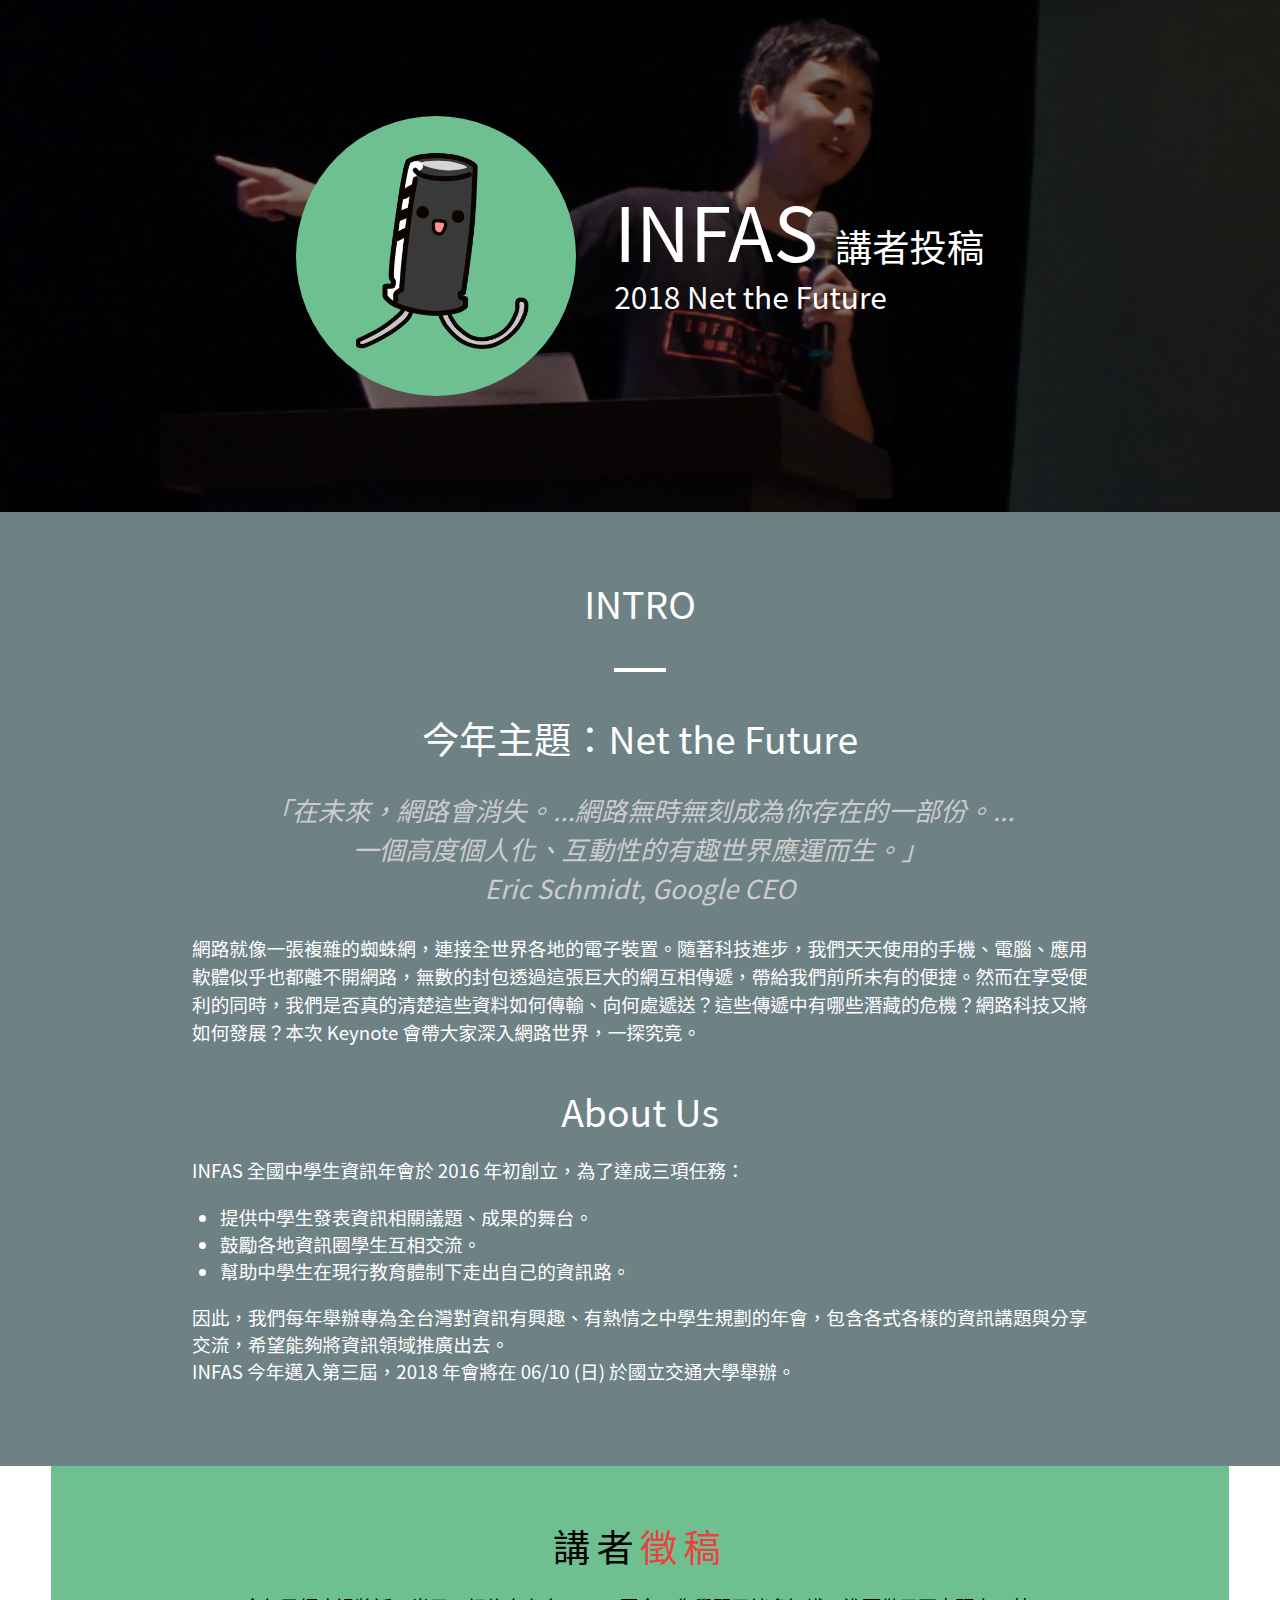
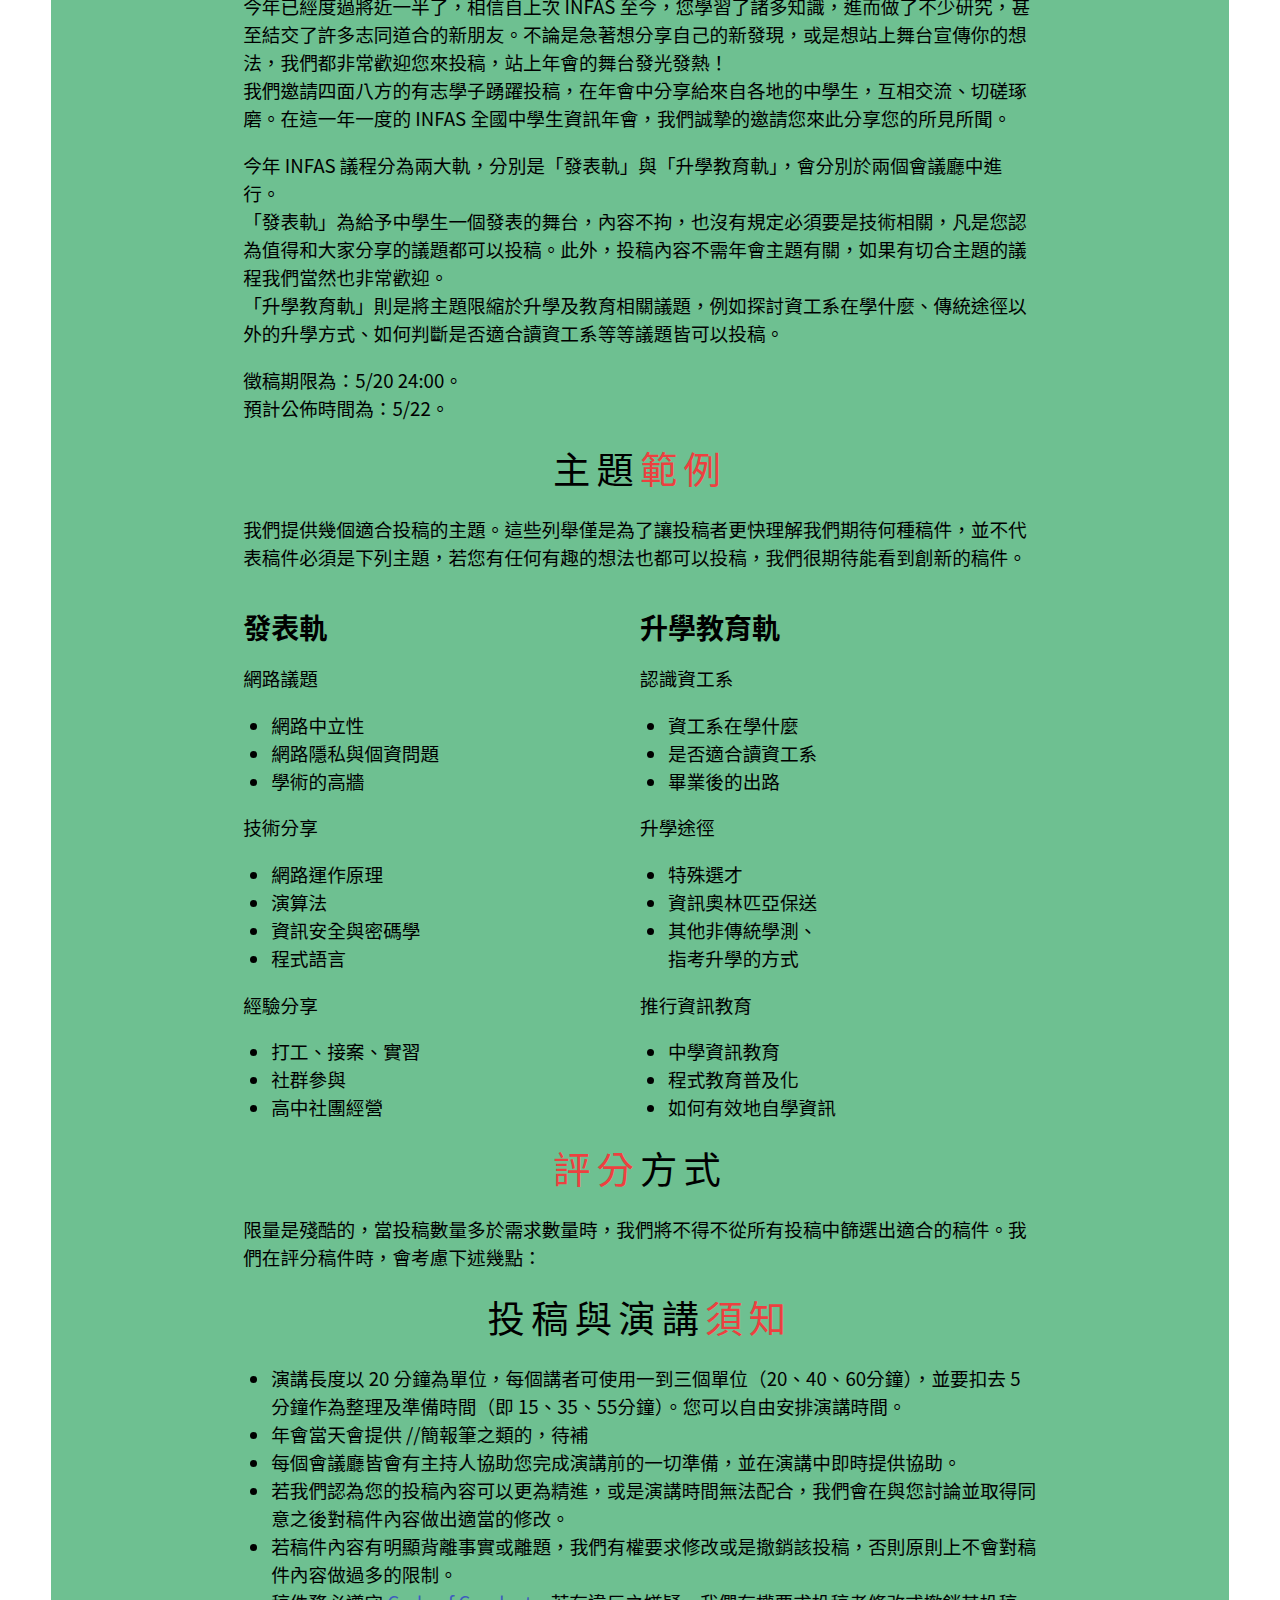
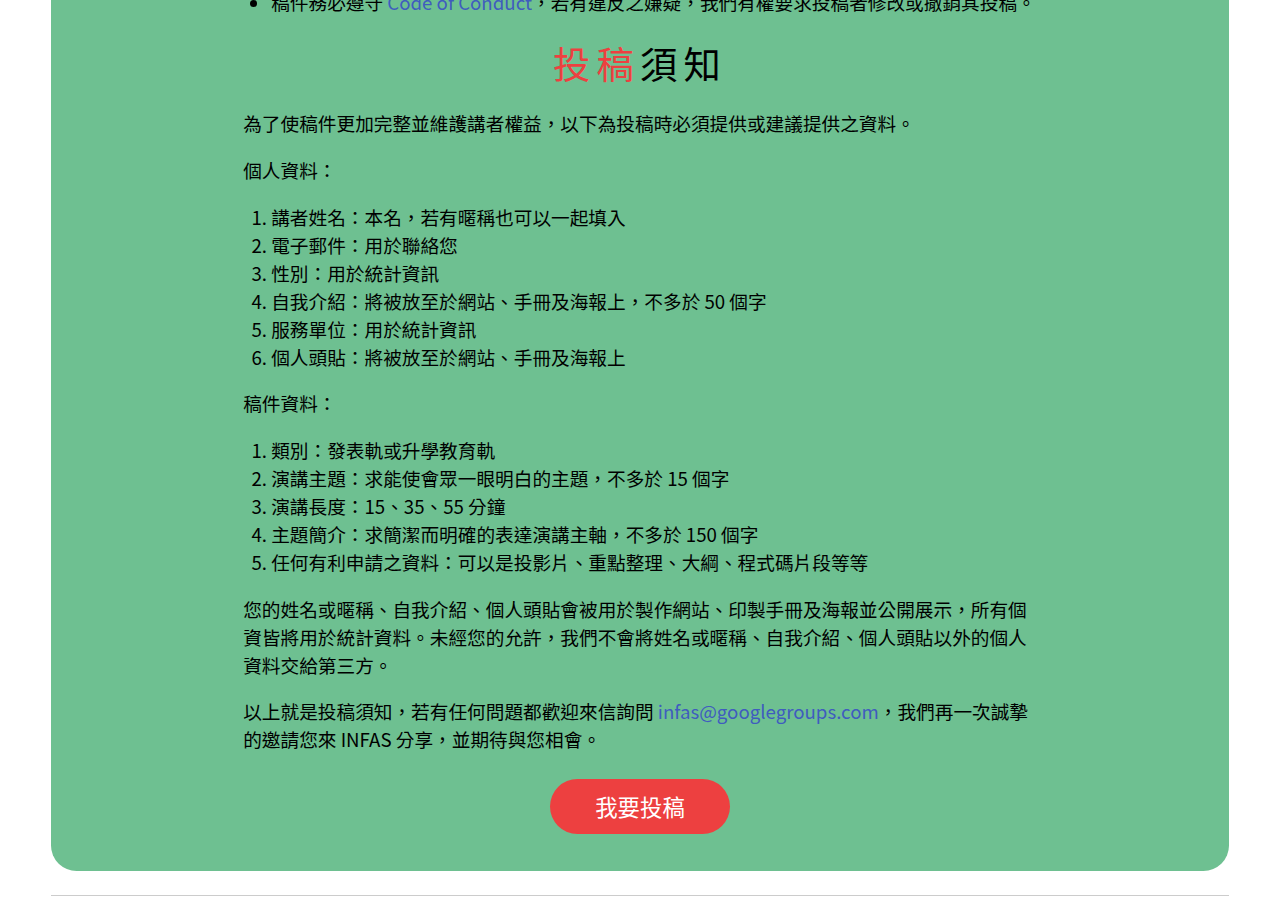
==== cfp/index.html @ 20d82c5f "text update" ====
<!DOCTYPE html>
<html xmlns:og="http://ogp.me/ns#" lang="zh-TW">
<head>
	<meta charset="UTF-8"/>
	<meta name="viewport" content="width=device-width, initial-scale=1.0, maximum-scale=1.0, user-scalable=0">
	<title>全國中學生資訊年會 | INFAS 2018 - 講者投稿</title>
	<!--link href="wireframe.css" rel="stylesheet"/-->
	<link href="structure.css" rel="stylesheet"/>
	<link href="index.css" rel="stylesheet"/>
	<link href="mobile.css" rel="stylesheet"/>
	<script src="general.js"></script>
	<meta property="og:url" content="http://infas.club/2018/cfp/">
	<meta property="og:type" content="website">
	<meta property="og:title" content="INFAS 2018 講者投稿">
	<meta property="og:image" content="cfpb.png">
	<!--meta property="og:description" content=""-->
	<meta property="og:locale" content="zh_TW">
	<link rel="shorcut icon" href="favicon256.png">
	<link rel="icon" type="image/png" href="favicon256.png" sizes="256x256">
	<link rel="icon" type="image/png" href="favicon152.png" sizes="152x152">
	<link rel="icon" type="image/png" href="favicon76.png" sizes="76x76">
	<link href="favicon256.png" rel="apple-touch-icon" sizes="256x256">
	<link href="favicon152.png" rel="apple-touch-icon" sizes="152x152">
	<link href="favicon76.png" rel="apple-touch-icon" sizes="76x76">
</head>
<body><div id="bodywrap">

	<div id="title" class="page"><div class="wrap flex row center p-column">
		<div id="logo"><img src="logo.png" alt="INFAS logo"></div>
		<div class="flex column text">
			<div class="s-flex s-column">
				<span id="infas">INFAS</span>
				<span id="cfpb">講者投稿</span>
			</div>
			<div><span id="theme">2018 Net the Future</span></div>
		</div>
	</div></div>

	<div id="intro" class="page">
		<div class="title"><span>INTRO</span></div>
		<div class="subtitle"><span>今年主題：Net the Future</span></div>
		<div class="content">
			<p id="slogan">「在未來，網路會消失。...<br class="hide s-show">網路無時無刻成為你存在的一部份。...<br>一個高度個人化、互動性的有趣世界<br class="hide s-show">應運而生。」<br>Eric Schmidt, Google CEO<br class="hide s-show"></p>
			<p class="description">網路就像一張複雜的蜘蛛網，連接全世界各地的電子裝置。隨著科技進步，我們天天使用的手機、電腦、應用軟體似乎也都離不開網路，無數的封包透過這張巨大的網互相傳遞，帶給我們前所未有的便捷。然而在享受便利的同時，我們是否真的清楚這些資料如何傳輸、向何處遞送？這些傳遞中有哪些潛藏的危機？網路科技又將如何發展？本次 Keynote 會帶大家深入網路世界，一探究竟。</p>
		</div>
		<div class="subtitle"><span>About Us</span></div>
		<div class="content">
			<p class="description">INFAS 全國中學生資訊年會於 2016 年初創立，為了達成三項任務：<br>
				<ul>
					<li>提供中學生發表資訊相關議題、成果的舞台。</li>
					<li>鼓勵各地資訊圈學生互相交流。</li>
					<li>幫助中學生在現行教育體制下走出自己的資訊路。</li>
				</ul>
				因此，我們每年舉辦專為全台灣對資訊有興趣、有熱情之中學生規劃的年會，包含各式各樣的資訊講題與分享交流，希望能夠將資訊領域推廣出去。<br>
				INFAS 今年邁入第三屆，2018 年會將在 06/10 (日) 於國立交通大學舉辦。
			</p>
		</div>
	</div>

	<div id="paper" class="page">
		<div class="title"><span>講者<span class="red">徵稿</span></span></div>
		<div class="description">
			<p>今年已經度過將近一半了，相信自上次 INFAS 至今，您學習了諸多知識，進而做了不少研究，甚至結交了許多志同道合的新朋友。不論是急著想分享自己的新發現，或是想站上舞台宣傳你的想法，我們都非常歡迎您來投稿，站上年會的舞台發光發熱！<br>
			我們邀請四面八方的有志學子踴躍投稿，在年會中分享給來自各地的中學生，互相交流、切磋琢磨。在這一年一度的 INFAS 全國中學生資訊年會，我們誠摯的邀請您來此分享您的所見所聞。</p>
			<p>今年 INFAS 議程分為兩大軌，分別是「發表軌」與「升學教育軌」，會分別於兩個會議廳中進行。<br>
			「<b>發表軌</b>」為給予中學生一個發表的舞台，內容不拘，也沒有規定必須要是技術相關，凡是您認為值得和大家分享的議題都可以投稿。此外，投稿內容不需年會主題有關，如果有切合主題的議程我們當然也非常歡迎。<br>
			「<b>升學教育軌</b>」則是將主題限縮於升學及教育相關議題，例如探討資工系在學什麼、傳統途徑以外的升學方式、如何判斷是否適合讀資工系等等議題皆可以投稿。</p>
			<p>徵稿期限為：5/20  24:00。<br>預計公佈時間為：5/22。</p>
		</div>
		<div class="title"><span>主題<span class="red">範例</span></span></div>
		<div class="description">
			<p>我們提供幾個適合投稿的主題。這些列舉僅是為了讓投稿者更快理解我們期待何種稿件，並不代表稿件必須是下列主題，若您有任何有趣的想法也都可以投稿，我們很期待能看到創新的稿件。</p>
			<div class="flex row" id="topics">
				<div>
					<h2>發表軌</h2>
					<p>網路議題
						<ul>
							<li>網路中立性</li>
							<li>網路隱私與個資問題</li>
							<li>學術的高牆</li>
						</ul>
						技術分享
						<ul>
							<li>網路運作原理</li>
							<li>演算法</li>
							<li>資訊安全與密碼學</li>
							<li>程式語言</li>
						</ul>
						經驗分享
						<ul>
							<li>打工、接案、實習</li>
							<li>社群參與</li>
							<li>高中社團經營</li>
						</ul>
					</p>
				</div>
				<div>
					<h2>升學教育軌</h2>
					<p>認識資工系
						<ul>
							<li>資工系在學什麼</li>
							<li>是否適合讀資工系</li>
							<li>畢業後的出路</li>
						</ul>
						升學途徑
						<ul>
							<li>特殊選才</li>
							<li>資訊奧林匹亞保送</li>
							<li>其他非傳統學測、<br>指考升學的方式</li>
						</ul>
						推行資訊教育
						<ul>
							<li>中學資訊教育</li>
							<li>程式教育普及化</li>
							<li>如何有效地自學資訊</li>
						</ul>
					</p>
				</div>
			</div>
		</div>
		<div class="title"><span><span class="red">評分</span>方式</span></div>
		<div class="description">
			<p>限量是殘酷的，當投稿數量多於需求數量時，我們將不得不從所有投稿中篩選出適合的稿件。我們在評分稿件時，會考慮下述幾點：</p>
		</div>
		<div class="title"><span>投稿與演講<span class="red">須知</span></span></div>
		<div class="description">
			<p>
				<ul>
					<li>演講長度以 20 分鐘為單位，每個講者可使用一到三個單位（20、40、60分鐘），並要扣去 5 分鐘作為整理及準備時間（即 15、35、55分鐘）。您可以自由安排演講時間。</li>
					<li>年會當天會提供 //簡報筆之類的，待補</li>
					<li>每個會議廳皆會有主持人協助您完成演講前的一切準備，並在演講中即時提供協助。</li>
					<li>若我們認為您的投稿內容可以更為精進，或是演講時間無法配合，我們會在與您討論並取得同意之後對稿件內容做出適當的修改。</li>
					<li>若稿件內容有明顯背離事實或離題，我們有權要求修改或是撤銷該投稿，否則原則上不會對稿件內容做過多的限制。</li>
					<li>稿件務必遵守 <a href="https://hackmd.io/s/rJ51wXeZM" target="_blank">Code of Conduct</a>，若有違反之嫌疑，我們有權要求投稿者修改或撤銷其投稿。</li>
				</ul>
			</p>
		</div>
		<div class="title"><span><span class="red">投稿</span>須知</span></div>
		<div class="description">
			<p>為了使稿件更加完整並維護講者權益，以下為投稿時必須提供或建議提供之資料。</p>
			<p>個人資料：
				<ol>
					<li>講者姓名：本名，若有暱稱也可以一起填入</li>
					<li>電子郵件：用於聯絡您</li>
					<li>性別：用於統計資訊</li>
					<li>自我介紹：將被放至於網站、手冊及海報上，不多於 50 個字</li>
					<li>服務單位：用於統計資訊</li>
					<li>個人頭貼：將被放至於網站、手冊及海報上</li>
				</ol>
			稿件資料：
				<ol>
					<li>類別：發表軌或升學教育軌</li>
					<li>演講主題：求能使會眾一眼明白的主題，不多於 15 個字</li>
					<li>演講長度：15、35、55 分鐘</li>
					<li>主題簡介：求簡潔而明確的表達演講主軸，不多於 150 個字</li>
					<li>任何有利申請之資料：可以是投影片、重點整理、大綱、程式碼片段等等</li>
				</ol>
			</p>
			<p>您的姓名或暱稱、自我介紹、個人頭貼會被用於製作網站、印製手冊及海報並公開展示，所有個資皆將用於統計資料。未經您的允許，我們不會將姓名或暱稱、自我介紹、個人頭貼以外的個人資料交給第三方。</p>
			<p>以上就是投稿須知，若有任何問題都歡迎來信詢問 <a href="mailto:infas@googlegroups.com">infas@googlegroups.com</a>，我們再一次誠摯的邀請您來 INFAS 分享，並期待與您相會。</p>
		</div>
		<div class="button-wrap"><a href="https://docs.google.com/forms/d/e/1FAIpQLSd5ulf1LU4lasmY85GN0u3oaMdEkgLhVfi7XLBTaKclkXInyw/viewform?usp=sf_link" class="button" target="_blank">我要投稿</a></div>
	</div>

	<script src="index.js"></script>
</div></body>
</html>
---- cfp/structure.css ----
body * {
	box-sizing: border-box;
}

a, input, textarea, select, button {
	font-size: inherit;
	line-height: inherit;
	border: none;
	font-family: inherit;
	color: inherit;
	text-decoration: none;
}

ol, ul{
	padding-left: 1.5em;
}

a {
	color: #3F5CBF
}

br.hide{
	display: none;
}

body {
	margin: 0;
	font-size: 1.6vw;
/*	user-select: none;*/
}

#bodywrap{
	width: 100%;
	overflow-x: hidden;
}

.flex {
	display: flex;
}

.column {
	-webkit-flex-direction: column;
	    -ms-flex-direction: column;
	        flex-direction: column;
}

.row {
	-webkit-flex-direction: row;
	    -ms-flex-direction: row;
	        flex-direction: row;
}

.fullscreen {
	position: fixed;
	top: 0;
	left: 0;
	height: 100vh;
	width: 100vw;
}

.center {
	-webkit-align-items: center;
	    -ms-align-items: center;
	        align-items: center;
	-webkit-justify-content: center;
	    -ms-justify-content: center;
	        justify-content: center;
}
---- cfp/index.css ----
/* Fonts */
body {
	font-family: 'Noto Sans CJK TC',
	             'Microsoft JhengHei',
	             sans-serif;
	font-weight: 200;
	color: #000000;
}

/* General */
.page {
	position: relative;
}

.title{
	text-align: center;
	font-size: 2em;
	font-weight: 400;
}

.subtitle {
	text-align: center;
	font-size: 2em;
	margin-top: 1em;
}

#title {
	height: 40vw;
	min-height: auto;
	max-height: none;
	color: #FFFFFF;
	background-image: url('paper.jpg');
	background-size: cover;
	background-position: center;
}

#title>.wrap {
	padding: 3vw;
	height: 100%;
	width: 100%;
	background-color: rgba(0,0,0,.5)
}

#intro {
	padding: 5vw 15vw;
	background-color: #6E8185;
	color: #FFFFFF;
}

#paper {
	margin: 0 4vw 4vw 4vw;
	padding: 4vw 15vw 1.5em;
	background-color: #6EC091;
	border-bottom-left-radius: 2vw;
	border-bottom-right-radius: 2vw;
}

#paper::after {
	content: '';
	display: block;
	position: absolute;
	left: 0;
	bottom: -2vw;
	width: 100%;
	height: 1px;
	background-color: #CCCCCC;
}

/* Title */
#title #logo {
	margin-right: 3vw;
	width: 15em;
	max-width: 50vw;
	height: 15em;
	max-height: 50vw;
	overflow: hidden;
	border-radius: 50%;
	background-color: #6EC091;
}

#title #logo>img {
	width: 100%;
	height: 100%;
}

#title .text {
	-webkit-justify-content: center;
	    -ms-justify-content: center;
	        justify-content: center;
}

#title #infas {
	margin-right: 1vw;
	font-size: 4em;
	line-height: 1em;
	font-weight: 200;
}

#title #cfpb {
	font-size: 2em;
	line-height: 1.5em;
	font-weight: 400;
}

#title #theme {
	font-size: 1.6em;
	line-height: 1.5em;
	font-weight: 300;
}

/* Intro */
#intro .title
#intro .subtitle {
	color: #FFFFFF;
}

#intro .title::after {
	content: '';
	display: block;
	width: 4vw;
	height: .3vw;
	margin: 3vw auto;
	background-color: #FFFFFF;	
}

#intro #slogan {
	text-align: center;	
	font-style: italic;
	font-size: 1.4em;
	line-height: 1.5em;
	color: #CCCCCC;
}

#intro .description {
	line-height: 1.5em;
}

/* Paper */

#paper .title {
	letter-spacing: .3ch;
	line-height: 1.5em;
}

#paper .button-wrap {
	text-align: center;
	padding: 1em 0;
}

#paper .button {
	padding: .5em 2em;
	text-align: center;
	font-size: 1.2em;
	line-height: 1.5em;
	border-radius: calc(1em + 2vw);
	color: #FFFFFF;
	cursor: pointer;
}

#paper #topics * {
	-webkit-flex: 1 0 0;
	    -ms-flex: 1 0 0;
	        flex: 1 0 0;
}

#paper .description {
	line-height: 1.5em;
}

#paper .red {
	color: #ED4040;
}

#paper .button {
	background-color: #ED4040;
}

#paper .screen {
	background-image: url('paper.jpg');
}
---- cfp/mobile.css ----
/* layout */
@media (orientation: portrait), (max-width: 850px) {
	/* General */
	.s-flex {
		display: flex;
	}

	.s-column {
		-webkit-flex-direction: column;
		    -ms-flex-direction: column;
		        flex-direction: column;
	}

	.s-column-r {
		-webkit-flex-direction: column-reverse;
		    -ms-flex-direction: column-reverse;
		        flex-direction: column-reverse;
	}

	/* Intro */
	#intro {
		padding: 5vw 5vw; 
	}

	/* Title */
	#title #infas {
		line-height: 1.25em;
	}

	#title #cfpb {
		line-height: 2em;
	}

	#title #theme {
		line-height: 2em;
	}

	/* Paper & Booth */
	#paper {
		padding: 3vw;
		margin: 0 3vw 4vw 3vw;
	}

	#paper .title {
		margin-top: 2vw;
	}
}

@media (orientation: portrait) {
	/* General */
	.p-flex {
		display: flex;
	}

	.p-column {
		-webkit-flex-direction: column;
		    -ms-flex-direction: column;
		        flex-direction: column;
	}

	.p-column-r {
		-webkit-flex-direction: column-reverse;
		    -ms-flex-direction: column-reverse;
		        flex-direction: column-reverse;
	}

	/* Title */
	#title {
		height: 100vh;
		background-position: top;
	}

	#title #logo{
		margin: 0;
	}

	#title>.wrap>.text {
		text-align: center;
		margin-top: 5vw;
	}

	#title #infas {
		margin: 0;
	}
}

@media (orientation: landscape) and (max-width: 850px) {
	/* Title */
	#title {
		height: 100vh;
		min-height: auto;
		max-height: none;
	}

	#title #logo {
		max-width: 30vw;
		max-height: 30vw;
	}
}

/* font size */
@media (min-width: 1200px) {
	body {
		font-size: 14pt;
	}
}

@media (max-width: 850px) {
	body {
		font-size: 2.2vw;
	}

	.description{
		letter-spacing: .05ch;
	}

	br.s-show{
		display: initial;
	}
}

@media (max-width: 480px) {
	body {
		font-size: 4vw;
	}

	#intro #slogan {
		font-size: 1.2em;
	}

	#intro .subtitle {
		font-size: 1.6em;
	}
}
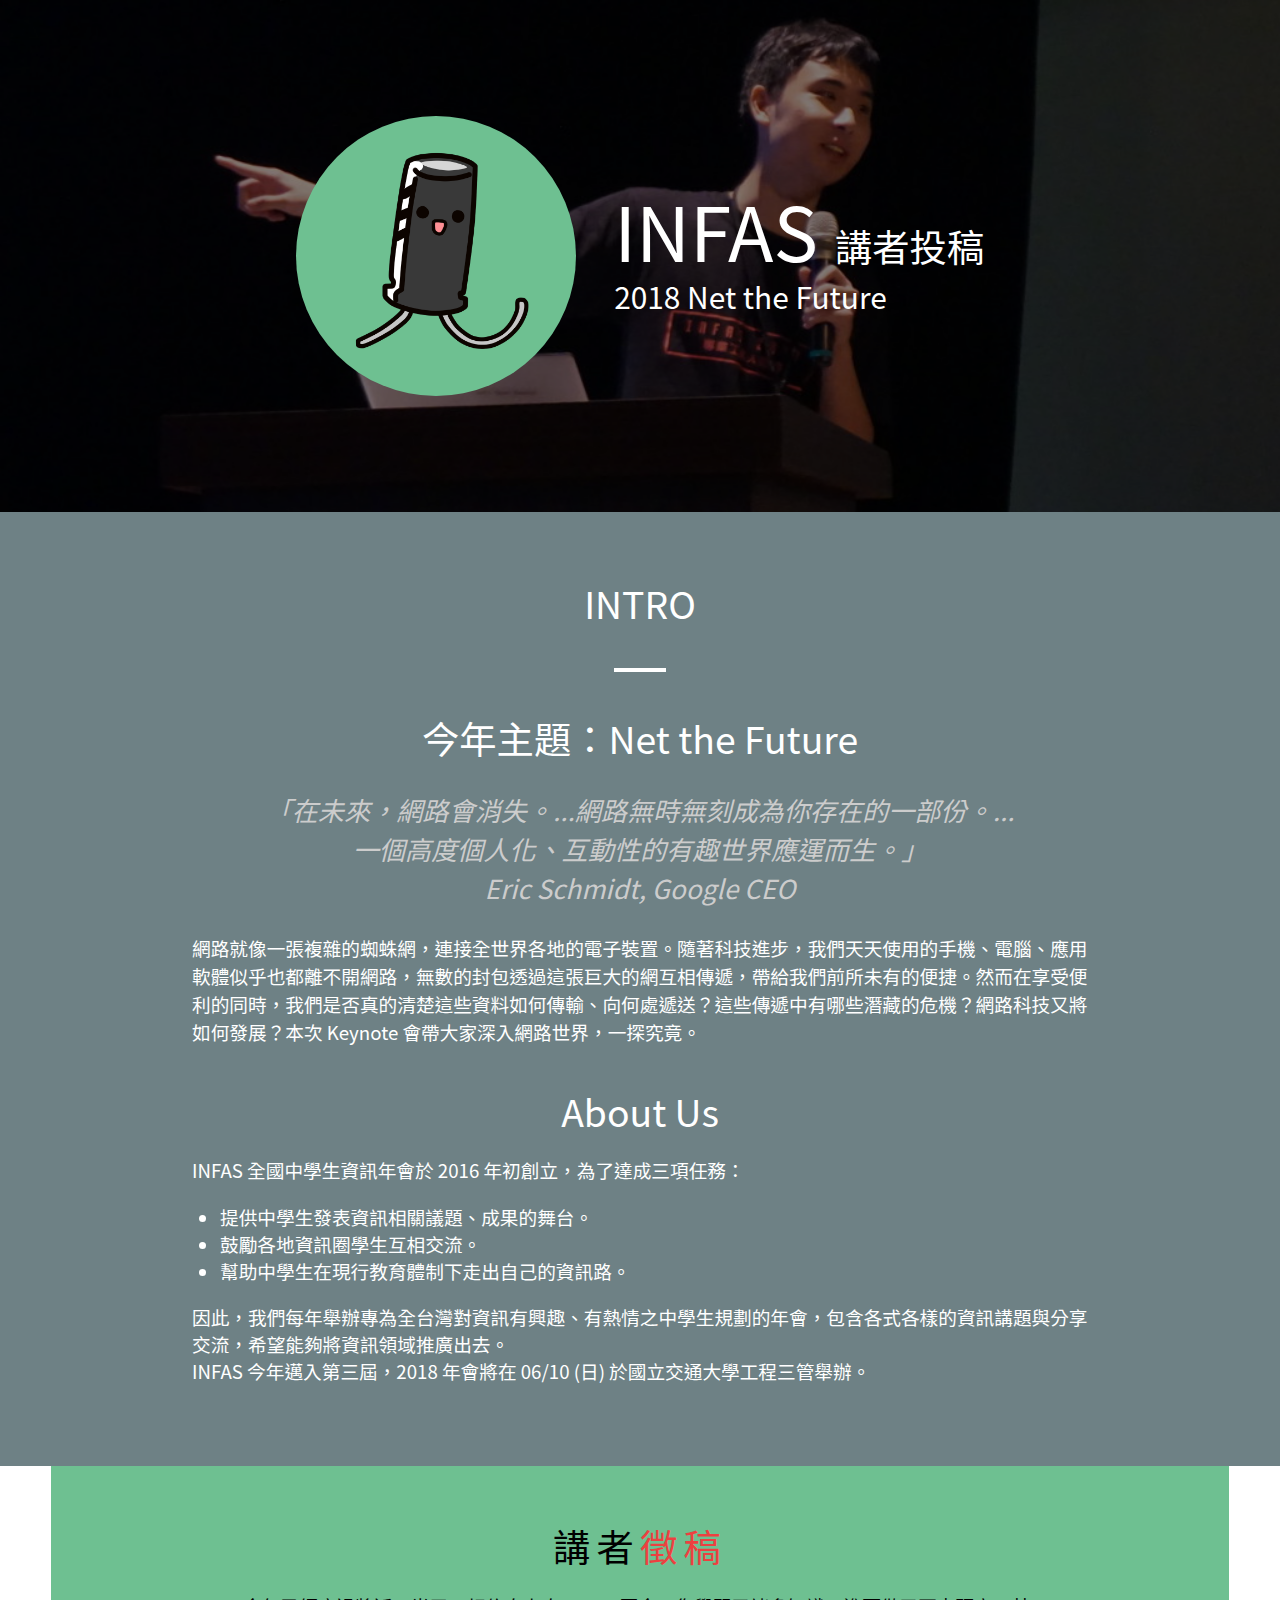
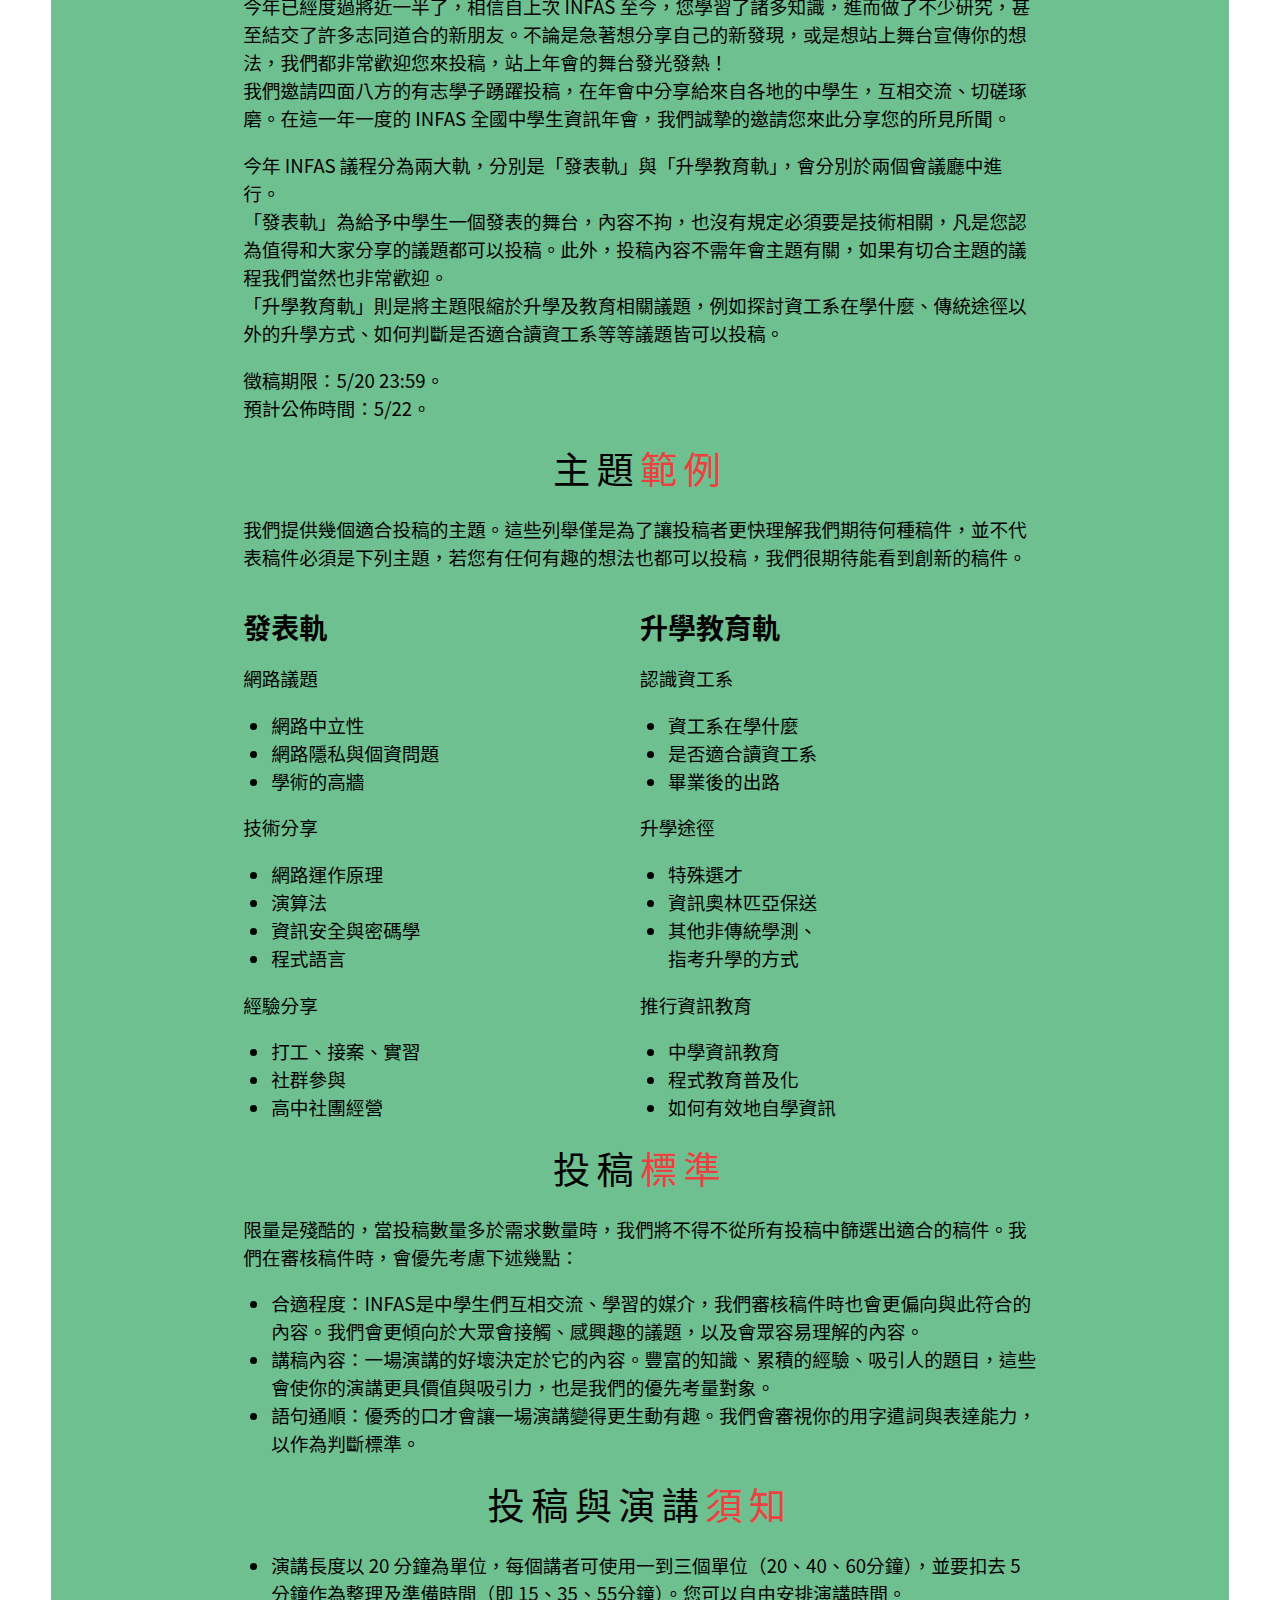
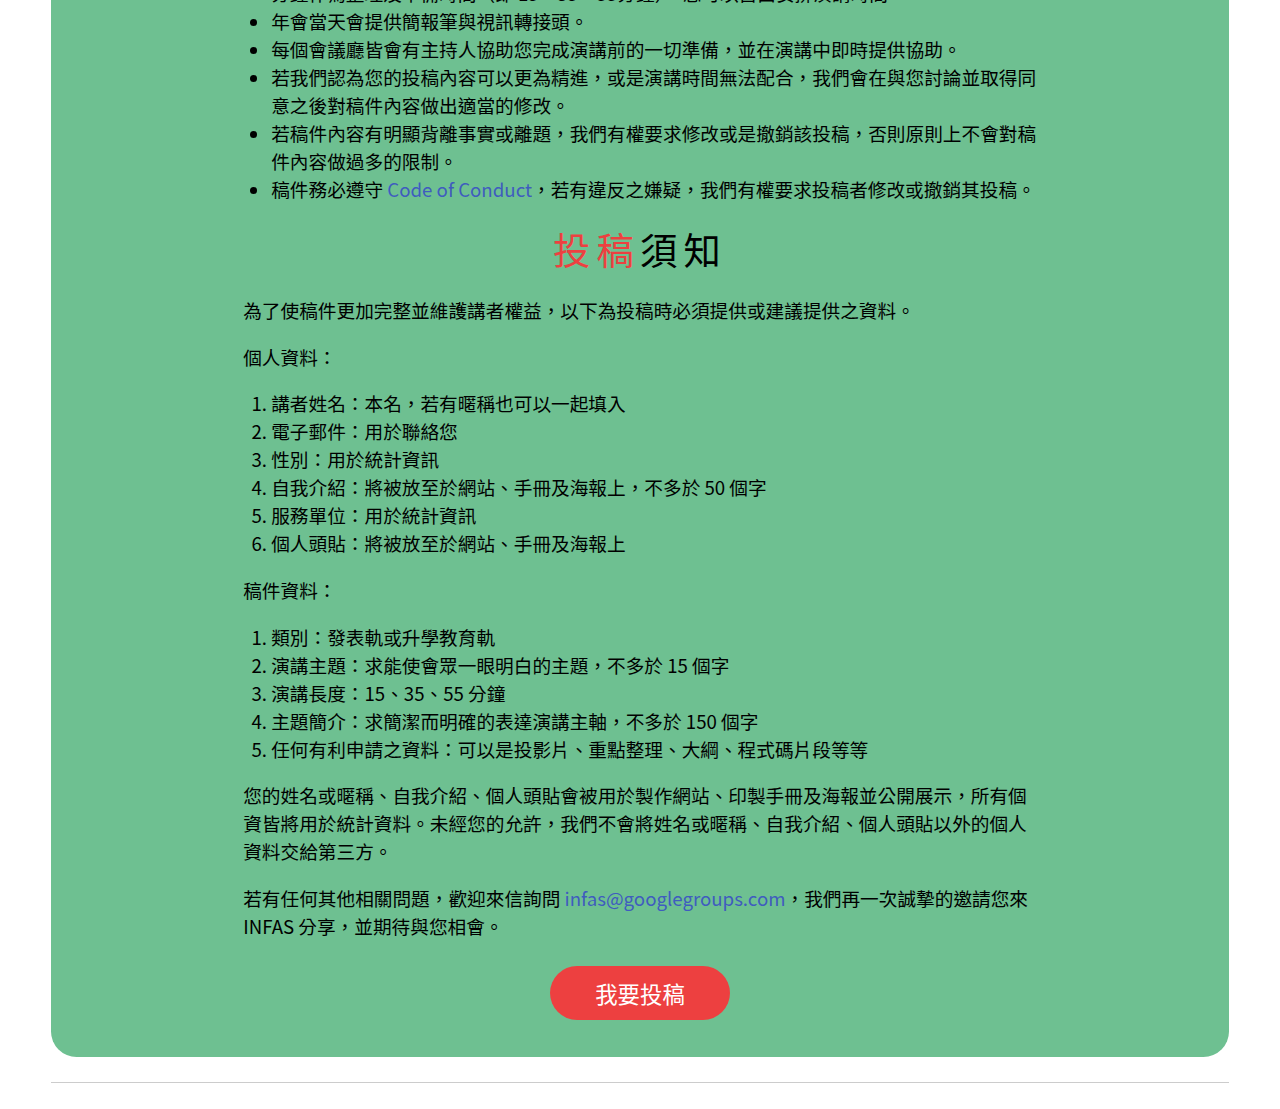
==== commit 7aa3d1c3: "updates" ====
--- a/cfp/index.html
+++ b/cfp/index.html
@@ -12,7 +12,7 @@
 	<meta property="og:url" content="http://infas.club/2018/cfp/">
 	<meta property="og:type" content="website">
 	<meta property="og:title" content="INFAS 2018 講者投稿">
-	<meta property="og:image" content="cfpb.png">
+	<meta property="og:image" content="cfp.png">
 	<!--meta property="og:description" content=""-->
 	<meta property="og:locale" content="zh_TW">
 	<link rel="shorcut icon" href="favicon256.png">
@@ -52,7 +52,7 @@
 					<li>幫助中學生在現行教育體制下走出自己的資訊路。</li>
 				</ul>
 				因此，我們每年舉辦專為全台灣對資訊有興趣、有熱情之中學生規劃的年會，包含各式各樣的資訊講題與分享交流，希望能夠將資訊領域推廣出去。<br>
-				INFAS 今年邁入第三屆，2018 年會將在 06/10 (日) 於國立交通大學舉辦。
+				INFAS 今年邁入第三屆，2018 年會將在 06/10 (日) 於國立交通大學工程三管舉辦。
 			</p>
 		</div>
 	</div>
@@ -65,7 +65,7 @@
 			<p>今年 INFAS 議程分為兩大軌，分別是「發表軌」與「升學教育軌」，會分別於兩個會議廳中進行。<br>
 			「<b>發表軌</b>」為給予中學生一個發表的舞台，內容不拘，也沒有規定必須要是技術相關，凡是您認為值得和大家分享的議題都可以投稿。此外，投稿內容不需年會主題有關，如果有切合主題的議程我們當然也非常歡迎。<br>
 			「<b>升學教育軌</b>」則是將主題限縮於升學及教育相關議題，例如探討資工系在學什麼、傳統途徑以外的升學方式、如何判斷是否適合讀資工系等等議題皆可以投稿。</p>
-			<p>徵稿期限為：5/20  24:00。<br>預計公佈時間為：5/22。</p>
+			<p><b>徵稿期限：5/20  23:59</b>。<br>預計公佈時間：<b>5/22</b>。</p>
 		</div>
 		<div class="title"><span>主題<span class="red">範例</span></span></div>
 		<div class="description">
@@ -118,16 +118,21 @@
 				</div>
 			</div>
 		</div>
-		<div class="title"><span><span class="red">評分</span>方式</span></div>
+		<div class="title"><span>投稿<span class="red">標準</span></span></div>
 		<div class="description">
-			<p>限量是殘酷的，當投稿數量多於需求數量時，我們將不得不從所有投稿中篩選出適合的稿件。我們在評分稿件時，會考慮下述幾點：</p>
+			<p>限量是殘酷的，當投稿數量多於需求數量時，我們將不得不從所有投稿中篩選出適合的稿件。我們在審核稿件時，會優先考慮下述幾點：</p>
+			<ul>
+				<li>合適程度：INFAS是中學生們互相交流、學習的媒介，我們審核稿件時也會更偏向與此符合的內容。我們會更傾向於大眾會接觸、感興趣的議題，以及會眾容易理解的內容。</li>
+				<li>講稿內容：一場演講的好壞決定於它的內容。豐富的知識、累積的經驗、吸引人的題目，這些會使你的演講更具價值與吸引力，也是我們的優先考量對象。</li>
+				<li>語句通順：優秀的口才會讓一場演講變得更生動有趣。我們會審視你的用字遣詞與表達能力，以作為判斷標準。</li>
+			</ul>
 		</div>
 		<div class="title"><span>投稿與演講<span class="red">須知</span></span></div>
 		<div class="description">
 			<p>
 				<ul>
 					<li>演講長度以 20 分鐘為單位，每個講者可使用一到三個單位（20、40、60分鐘），並要扣去 5 分鐘作為整理及準備時間（即 15、35、55分鐘）。您可以自由安排演講時間。</li>
-					<li>年會當天會提供 //簡報筆之類的，待補</li>
+					<li>年會當天會提供簡報筆與視訊轉接頭。</li>
 					<li>每個會議廳皆會有主持人協助您完成演講前的一切準備，並在演講中即時提供協助。</li>
 					<li>若我們認為您的投稿內容可以更為精進，或是演講時間無法配合，我們會在與您討論並取得同意之後對稿件內容做出適當的修改。</li>
 					<li>若稿件內容有明顯背離事實或離題，我們有權要求修改或是撤銷該投稿，否則原則上不會對稿件內容做過多的限制。</li>
@@ -157,7 +162,7 @@
 				</ol>
 			</p>
 			<p>您的姓名或暱稱、自我介紹、個人頭貼會被用於製作網站、印製手冊及海報並公開展示，所有個資皆將用於統計資料。未經您的允許，我們不會將姓名或暱稱、自我介紹、個人頭貼以外的個人資料交給第三方。</p>
-			<p>以上就是投稿須知，若有任何問題都歡迎來信詢問 <a href="mailto:infas@googlegroups.com">infas@googlegroups.com</a>，我們再一次誠摯的邀請您來 INFAS 分享，並期待與您相會。</p>
+			<p>若有任何其他相關問題，歡迎來信詢問 <a href="mailto:infas@googlegroups.com">infas@googlegroups.com</a>，我們再一次誠摯的邀請您來 INFAS 分享，並期待與您相會。</p>
 		</div>
 		<div class="button-wrap"><a href="https://docs.google.com/forms/d/e/1FAIpQLSd5ulf1LU4lasmY85GN0u3oaMdEkgLhVfi7XLBTaKclkXInyw/viewform?usp=sf_link" class="button" target="_blank">我要投稿</a></div>
 	</div>
